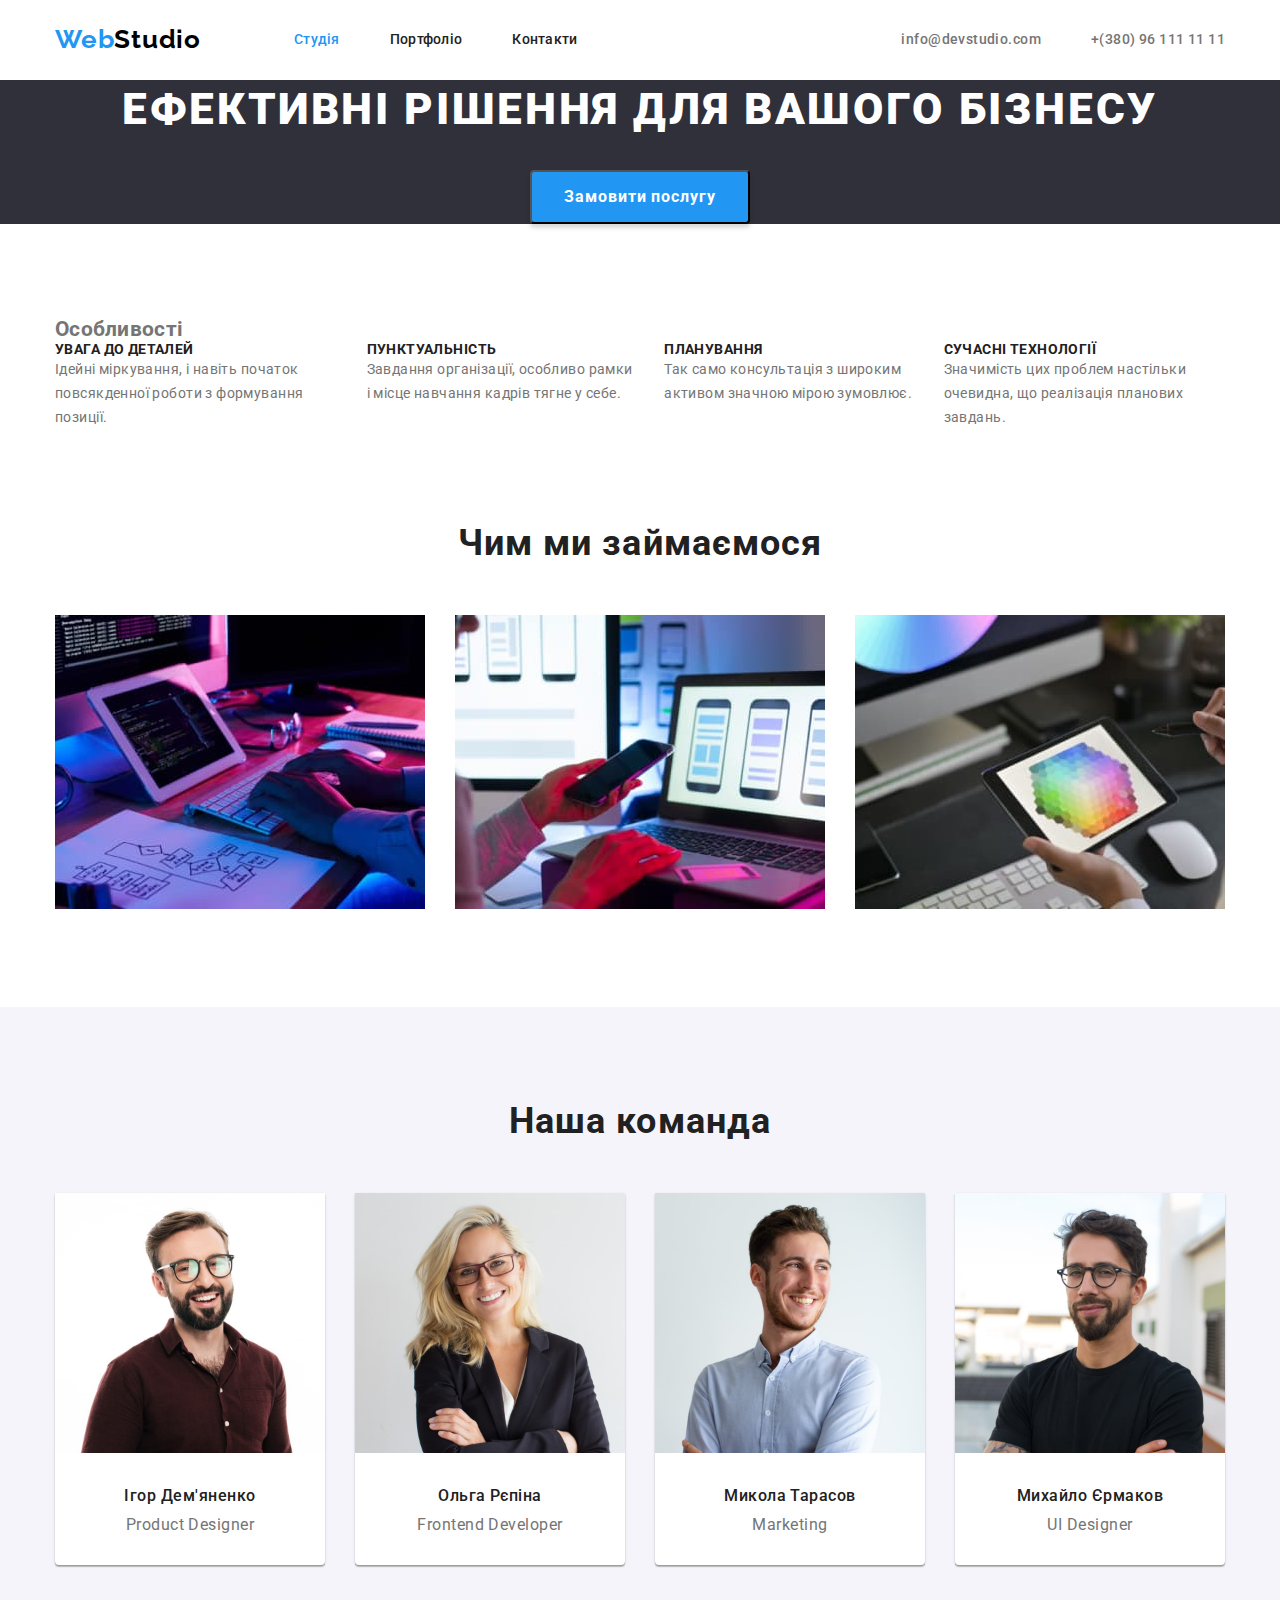
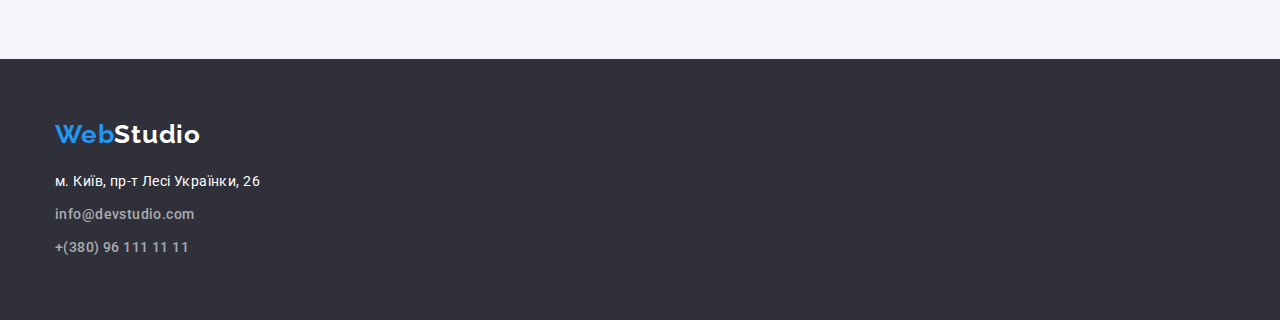
==== index.html @ 0c3ebea9 "Додані нові класи+стилі" ====
<!DOCTYPE html>
<html lang="uk">

<head>
    <meta charset="UTF-8" />
    <meta http-equiv="X-UA-Compatible" content="IE=edge" />
    <meta name="viewport" content="width=device-width, initial-scale=1.0" />
    <title>Web Studio</title>
    <link rel="preconnect" href="https://fonts.googleapis.com" />
    <link rel="preconnect" href="https://fonts.gstatic.com" crossorigin />
    <link href="https://fonts.googleapis.com/css2?family=Raleway:wght@700&family=Roboto:wght@400;500;700;900&display=swap" rel="stylesheet" />

    <link rel="stylesheet" href="https://cdnjs.cloudflare.com/ajax/libs/modern-normalize/1.1.0/modern-normalize.min.css" />

    <link rel="stylesheet" href="./css/styles.css" />
</head>

<body>
    <header>
        <div class="container header-nav">
            <nav class="page-nav">
                <!--Лого-->
                <a href="/" class="logo"> <span class="accent">Web</span>Studio</a>
                <!--Навігація-->
                <ul class="page-links list">
                    <li class="item"><a href="./index.html" class="link active">Студія</a></li>
                    <li class="item"><a href="./portfolio.html" class="link">Портфоліо</a></li>
                    <li class="item"><a href="" class="link">Контакти</a></li>
                </ul>
            </nav>
            <!--Контактна інформація-->
            <ul class="contacts list">
                <li class="item"><a href="mailto:info@devstudio.com" class="e-mail">info@devstudio.com</a></li>
                <li class="item"><a href="tel:+380961111111" class="ph-number">+(380) 96 111 11 11</a></li>
            </ul>
        </div>
    </header>


    <main>
        <!--Хіро-->
        <section class="hero">
            <h1 class="hero-title">Ефективні рішення для вашого бізнесу</h1>
            <button type="button" class="button primary">Замовити послугу</button>
        </section>
        <!--Особливості-->
        <section class="feature-section">
            <div class="container">
                <h2 class="feature-title">Особливості</h2>
                <ul class="feature-list list">
                    <li class="feauters item">
                        <h3 class="title">УВАГА ДО ДЕТАЛЕЙ</h3>
                        <p class="text">
                            Ідейні міркування, і навіть початок повсякденної роботи з формування позиції.
                        </p>
                    </li>
                    <li class="feauters item">
                        <h3 class="title">ПУНКТУАЛЬНІСТЬ</h3>
                        <p class="text">
                            Завдання організації, особливо рамки і місце навчання кадрів тягне у себе.
                        </p>
                    </li>
                    <li class="feauters item">
                        <h3 class="title">ПЛАНУВАННЯ</h3>
                        <p class="text">Так само консультація з широким активом значною мірою зумовлює.</p>
                    </li>
                    <li class="feauters item">
                        <h3 class="title">СУЧАСНІ ТЕХНОЛОГІЇ</h3>
                        <p class="text">
                            Значимість цих проблем настільки очевидна, що реалізація планових завдань.
                        </p>
                    </li>
                </ul>
            </div>
        </section>
        <section class="specialisation-section">
            <div class="container">
                <h2 class="section-title">Чим ми займаємося</h2>
                <ul class="list specialisation">
                    <li class="item"><img src=" ./images/box-image-1.jpg" alt="програмування" width="370" height="294" /></li>
                    <li class="item"><img src="./images/box-image-2.jpg" alt="тестування" width="370" height="294" /></li>
                    <li class="item"><img src="./images/box-image-3.jpg" alt="дизайн" width="370" height="294" /></li>
                </ul>
            </div>

        </section>
        <section class="section">
            <div class="container ">
                <!--Наша команда-->
                <h2 class="section-title">Наша команда</h2>
                <ul class="cards list">
                    <li class="card item">
                        <img class="card-img" src="./images/img-team-1.jpg" alt="учасник команди" width="270" />
                        <h3 class="card-title">Ігор Дем'яненко</h3>
                        <p class="card-text">Product Designer</p>
                    </li>
                    <li class="card item">
                        <img class="card-img" src="./images/img-team-2.jpg" alt="учасник команди " width="270" />
                        <h3 class="card-title">Ольга Рєпіна</h3>
                        <p class="card-text">Frontend Developer</p>
                    </li>

                    <li class="card item">
                        <img class="card-img" src="./images/img-team-3.jpg" alt="учасник команди" width="270" />
                        <h3 class="card-title">Микола Тарасов</h3>
                        <p class="card-text">Marketing</p>
                    </li>
                    <li class="card item">
                        <img class="card-img" src="./images/img-team-4.jpg" alt="учасник команди" width="270" />
                        <h3 class="card-title">Михайло Єрмаков</h3>
                        <p class="card-text">UI Designer</p>
                    </li>
                </ul>
            </div>
        </section>

    </main>

    <footer>
        <div class=" container ">
            <!-- Футер -->
            <a href="/ " class="logo footer"><span class="accent ">Web</span>Studio</a>
            <address>
            <span class="address">м. Київ, пр-т Лесі Українки, 26</span>
            <ul class="contacts footer list">
              <li><a href="mailto:info@devstudio.com " class="e-mail footer">info@devstudio.com</a></li>
              <li><a href="tel:+380961111111 " class="ph-number footer">+(380) 96 111 11 11</a></li>
            </ul>
          </address>
        </div>
    </footer>
</body>

</html>
---- css/styles.css ----
:root {
    --primary-text-color: #757575;
    --title-text-color: #212121;
    --white-for-links: rgba(255, 255, 255, 0.6);
    --blue-for-button-accent: #188ce8;
    --accent-color: #2196f3;
    --primary-white-color: #ffffff;
    --white-for-bg: #f5f4fa;
    --black-color: #000000;
    --black-for-bg: #2f303a;
    --border-header-color: #ececec;
    --border-portfolio-color: #EEEEEE;
}

body {
    font-family: 'Roboto', sans-serif;
    font-size: 14px;
    line-height: 1.14;
    letter-spacing: 0.02em;
    color: var(--primary-text-color);
    background-color: var(--primary-white-color);
}

h1,
h2,
h3,
h4,
h5,
h6,
p,
ul {
    margin: 0;
}

.container {
    width: 1200px;
    padding: 0 15px;
    margin-left: auto;
    margin-right: auto;
}


/* Студія */

.page-links {
    display: flex;
}

.contacts.list {
    display: flex;
}

.page-nav {
    display: flex;
    align-items: center;
}

.page-links .link {
    display: inline-block;
    padding: 32px 0;
}

.header-nav {
    display: flex;
    justify-content: space-between;
    align-items: center;
}

.page-links .item+.item,
.contacts.list .item+.item {
    margin-left: 50px;
}

.page-links .logo {
    padding: 0;
    margin: 0;
}

.list {
    list-style: none;
    padding: 0;
    margin: 0;
}

.page-links {
    margin-left: 93px;
}

.link,
.logo,
.contacts a {
    text-decoration: none;
}


/* Лого */

.logo {
    color: var(--black-color);
    font-family: 'Raleway', sans-serif;
    font-weight: 700;
    font-size: 26px;
    line-height: 1.2;
    letter-spacing: 0.03em;
    cursor: pointer;
}


/* Навігація */

.logo>.accent {
    color: var(--accent-color);
}

.link {
    font-weight: 500;
    color: var(--title-text-color);
}

.link.active {
    color: var(--accent-color);
}

.link:hover,
.link:focus {
    color: var(--accent-color);
    cursor: pointer;
}


/* Контактна інформація */

li>.e-mail,
li>.ph-number {
    font-weight: 500;
    color: var(--primary-text-color);
}

li .e-mail:hover,
li .e-mail:focus,
li .ph-number:hover,
li .ph-number:focus {
    color: var(--accent-color);
    cursor: pointer;
}


/* Хіро */

.hero {
    background-color: var(--black-for-bg);
    text-align: center;
    margin-bottom: 94px;
}

.hero-title {
    margin: 0;
    margin-bottom: 30px;
    color: var(--primary-white-color);
    font-weight: 900;
    font-size: 44px;
    line-height: 1.36;
    text-align: center;
    letter-spacing: 0.06em;
    text-transform: uppercase;
}

.button {
    color: var(--primary-white-color);
    background-color: var(--accent-color);
    padding: 10px 32px;
    box-shadow: 0px 4px 4px rgba(0, 0, 0, 0.15);
    border-radius: 4px;
    font-weight: 700;
    font-size: 16px;
    line-height: 1.9;
    text-align: center;
    letter-spacing: 0.06em;
    cursor: pointer;
}

.button:hover,
.button:focus {
    background-color: var(--blue-for-button-accent);
    cursor: pointer;
}


/* Особливості */

.feature-list {
    display: flex;
    margin-bottom: 94px;
}

.feature-list .item+.item {
    margin-left: 30px;
}

.feauters>.title {
    color: var(--title-text-color);
    font-weight: 700;
    font-size: 14px;
    letter-spacing: 0.03em;
}

.feauters>.text {
    line-height: 1.7;
    letter-spacing: 0.03em;
}

.section-title {
    margin-bottom: 50px;
    color: var(--title-text-color);
    font-weight: 700;
    font-size: 36px;
    line-height: 1.16;
    text-align: center;
    letter-spacing: 0.03em;
}


/* Спеціалізація */

.specialisation {
    display: flex;
    margin-bottom: 94px;
}

.specialisation .item+.item {
    margin-left: 30px;
}


/* Наша команда */

.section {
    padding-top: 94px;
    padding-bottom: 94px;
    background-color: var(--white-for-bg);
}

.cards.list {
    display: flex;
    text-align: center;
}

.cards .item+.item {
    margin-left: 30px;
}

.card {
    background-color: var(--primary-white-color);
    box-shadow: 0px 1px 3px rgba(0, 0, 0, 0.12), 0px 1px 1px rgba(0, 0, 0, 0.14), 0px 2px 1px rgba(0, 0, 0, 0.2);
    border-radius: 0px 0px 4px 4px;
}

.card>.card-img {
    margin-bottom: 30px;
}

.card>.card-title,
.card>.card-text {
    font-size: 16px;
    line-height: 1.18;
    letter-spacing: 0.03em;
}

.card>.card-title {
    margin-bottom: 10px;
    color: var(--title-text-color);
    font-weight: 500;
}

.card>.card-text {
    margin-bottom: 30px;
}


/* Футер */

footer {
    padding-top: 60px;
    padding-bottom: 60px;
    background-color: var(--black-for-bg);
}

footer .logo,
footer .address {
    color: var(--primary-white-color);
}

footer a,
footer .address {
    display: block;
}

footer .logo {
    margin-bottom: 20px;
}

footer .address,
.footer.e-mail {
    margin-bottom: 9px;
}

address>.address,
.e-mail,
.ph-number {
    font-style: normal;
    line-height: 1.71;
    letter-spacing: 0.03em;
}

.contacts.footer {
    display: block;
}

.footer.e-mail,
.footer.ph-number {
    color: var(--white-for-links);
}


/* Портфоліо */

.header-portfolio {
    border-bottom: 1px solid var(--border-header-color);
    margin-bottom: 94px;
}


/* Фільтр */

.filter {
    display: flex;
    justify-content: center;
    margin-bottom: 50px;
}

.filter .item+.item {
    margin-left: 8px;
}

.filter-button {
    border: transparent;
    border-radius: 4px;
    padding: 6px 22px;
    color: var(--title-text-color);
    background-color: var(--white-for-bg);
    font-weight: 500;
    font-size: 16px;
    line-height: 1.62;
    text-align: center;
    letter-spacing: 0.03em;
    cursor: pointer;
}

.filter-button:hover,
.filter-button:focus {
    color: var(--primary-white-color);
    background-color: var(--accent-color);
    cursor: pointer;
}


/* Проекти */

.portfolio-list {
    display: flex;
    flex-wrap: wrap;
    padding-bottom: 94px;
}

.portfolio-item {
    width: 370px;
    box-sizing: border-box;
    margin-right: 30px;
    margin-bottom: 30px;
    border: 1px solid var(--border-portfolio-color);
}

.portfolio-list>.portfolio-item:nth-last-child(3n+1) {
    margin-right: 0;
}

.portfolio-list>.portfolio-item:nth-last-child(-n + 3) {
    margin-bottom: 0;
}

.portfolio-link {
    text-decoration: none;
}

.portfolio-link .title {
    margin-top: 20px;
    margin-right: 24px;
    margin-left: 24px;
    margin-bottom: 4px;
    color: var(--title-text-color);
    font-weight: 700;
    font-size: 18px;
    line-height: 2;
    letter-spacing: 0.06em;
}

.portfolio-link .text {
    margin-bottom: 20px;
    margin-right: 24px;
    margin-left: 24px;
    color: var(--primary-text-color);
    font-size: 16px;
    line-height: 1.9;
    letter-spacing: 0.03em;
}
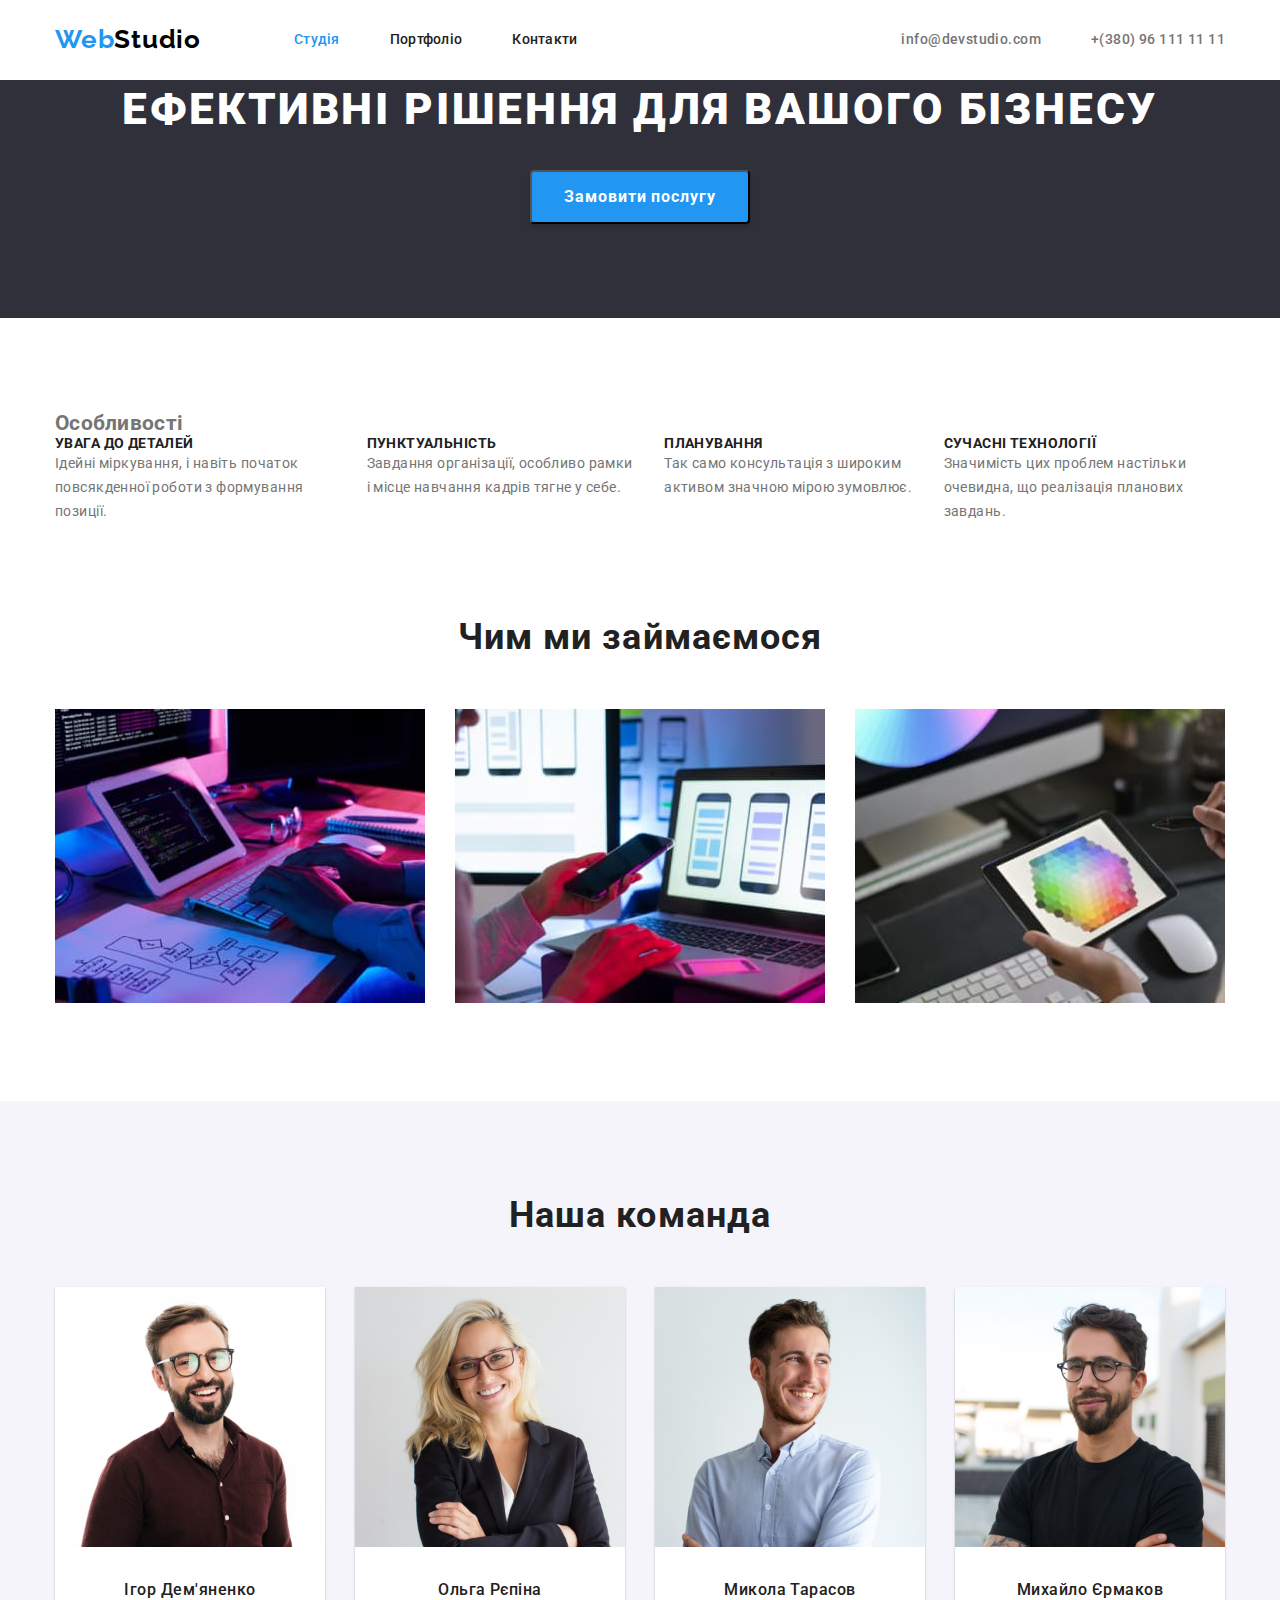
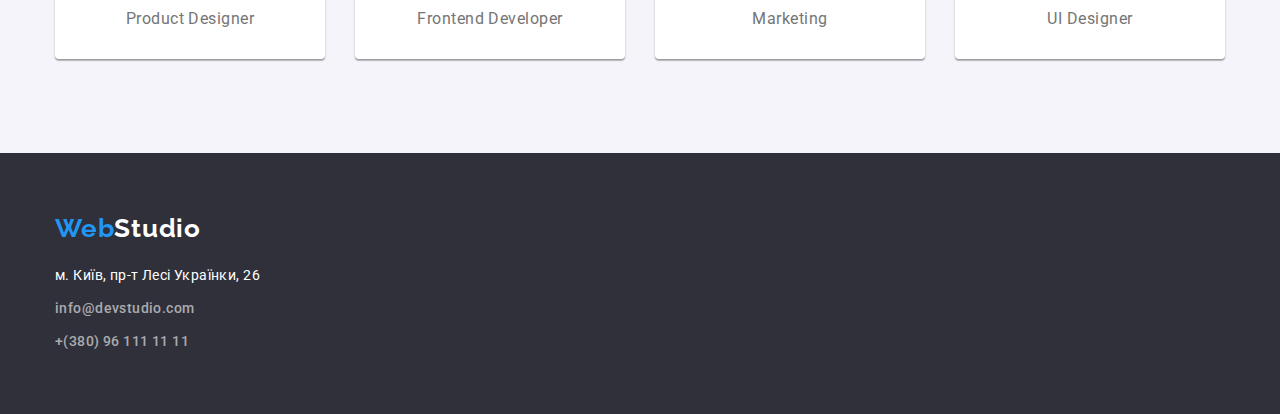
==== commit 98831448: "Додані падінги" ====
--- a/index.html
+++ b/index.html
@@ -39,12 +39,12 @@
 
     <main>
         <!--Хіро-->
-        <section class="hero">
+        <section class="hero section">
             <h1 class="hero-title">Ефективні рішення для вашого бізнесу</h1>
             <button type="button" class="button primary">Замовити послугу</button>
         </section>
         <!--Особливості-->
-        <section class="feature-section">
+        <section class="feature-section section">
             <div class="container">
                 <h2 class="feature-title">Особливості</h2>
                 <ul class="feature-list list">
@@ -73,7 +73,7 @@
                 </ul>
             </div>
         </section>
-        <section class="specialisation-section">
+        <section class="specialisation-section section">
             <div class="container">
                 <h2 class="section-title">Чим ми займаємося</h2>
                 <ul class="list specialisation">
@@ -84,7 +84,7 @@
             </div>
 
         </section>
-        <section class="section">
+        <section class="section section-team">
             <div class="container ">
                 <!--Наша команда-->
                 <h2 class="section-title">Наша команда</h2>
@@ -117,7 +117,7 @@
     </main>
 
     <footer>
-        <div class=" container ">
+        <div class="container">
             <!-- Футер -->
             <a href="/ " class="logo footer"><span class="accent ">Web</span>Studio</a>
             <address>
--- a/css/styles.css
+++ b/css/styles.css
@@ -82,6 +82,10 @@
     margin: 0;
 }
 
+.section {
+    padding-bottom: 94px;
+}
+
 .page-links {
     margin-left: 93px;
 }
@@ -190,7 +194,6 @@
 
 .feature-list {
     display: flex;
-    margin-bottom: 94px;
 }
 
 .feature-list .item+.item {
@@ -224,7 +227,6 @@
 
 .specialisation {
     display: flex;
-    margin-bottom: 94px;
 }
 
 .specialisation .item+.item {
@@ -234,9 +236,8 @@
 
 /* Наша команда */
 
-.section {
+.section-team {
     padding-top: 94px;
-    padding-bottom: 94px;
     background-color: var(--white-for-bg);
 }
 
@@ -296,12 +297,12 @@
 }
 
 footer .logo {
-    margin-bottom: 20px;
+    padding-bottom: 20px;
 }
 
 footer .address,
 .footer.e-mail {
-    margin-bottom: 9px;
+    padding-bottom: 9px;
 }
 
 address>.address,
@@ -369,7 +370,6 @@
 .portfolio-list {
     display: flex;
     flex-wrap: wrap;
-    padding-bottom: 94px;
 }
 
 .portfolio-item {
@@ -377,7 +377,17 @@
     box-sizing: border-box;
     margin-right: 30px;
     margin-bottom: 30px;
-    border: 1px solid var(--border-portfolio-color);
+}
+
+.portfolio-img {
+    display: block;
+}
+
+.portfolio-text {
+    border-top: transparent;
+    border-right: 1px solid var(--border-portfolio-color);
+    border-bottom: 1px solid var(--border-portfolio-color);
+    border-left: 1px solid var(--border-portfolio-color);
 }
 
 .portfolio-list>.portfolio-item:nth-last-child(3n+1) {
@@ -393,10 +403,10 @@
 }
 
 .portfolio-link .title {
-    margin-top: 20px;
-    margin-right: 24px;
-    margin-left: 24px;
-    margin-bottom: 4px;
+    padding-top: 20px;
+    padding-right: 24px;
+    padding-left: 24px;
+    padding-bottom: 4px;
     color: var(--title-text-color);
     font-weight: 700;
     font-size: 18px;
@@ -405,9 +415,9 @@
 }
 
 .portfolio-link .text {
-    margin-bottom: 20px;
-    margin-right: 24px;
-    margin-left: 24px;
+    padding-bottom: 20px;
+    padding-right: 24px;
+    padding-left: 24px;
     color: var(--primary-text-color);
     font-size: 16px;
     line-height: 1.9;
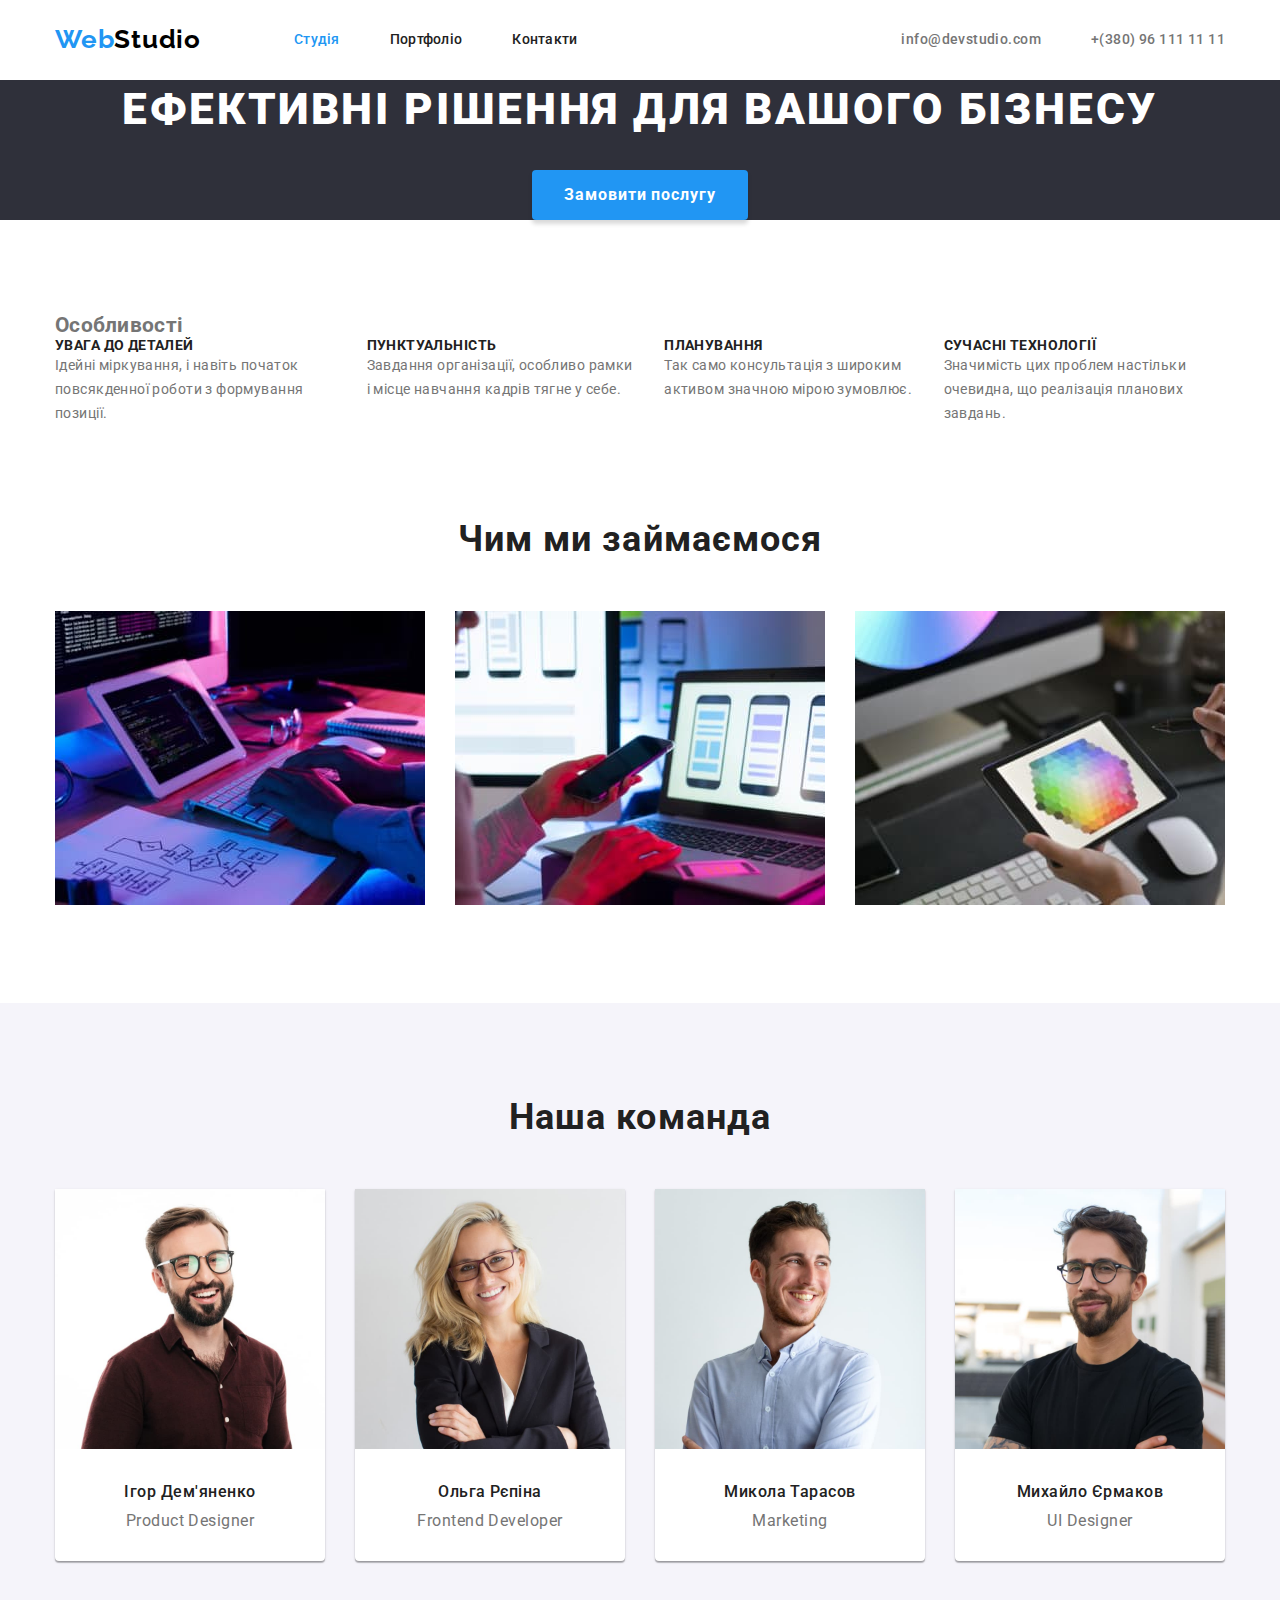
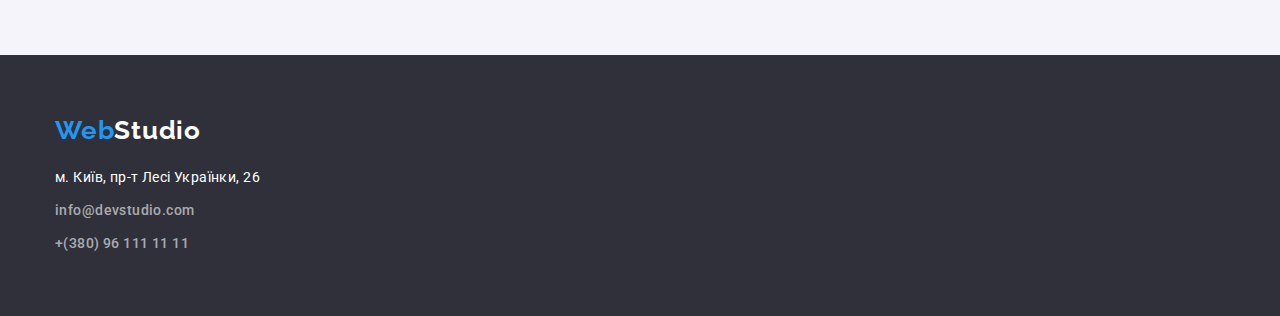
==== commit 3869a9a6: "Видалено зайвий клас" ====
--- a/index.html
+++ b/index.html
@@ -39,7 +39,7 @@
 
     <main>
         <!--Хіро-->
-        <section class="hero section">
+        <section class="hero">
             <h1 class="hero-title">Ефективні рішення для вашого бізнесу</h1>
             <button type="button" class="button primary">Замовити послугу</button>
         </section>
--- a/css/styles.css
+++ b/css/styles.css
@@ -170,6 +170,7 @@
 }
 
 .button {
+    border: transparent;
     color: var(--primary-white-color);
     background-color: var(--accent-color);
     padding: 10px 32px;
@@ -185,6 +186,8 @@
 
 .button:hover,
 .button:focus {
+    box-shadow: 0px 4px 4px rgba(0, 0, 0, 0.15);
+    border-radius: 4px;
     background-color: var(--blue-for-button-accent);
     cursor: pointer;
 }
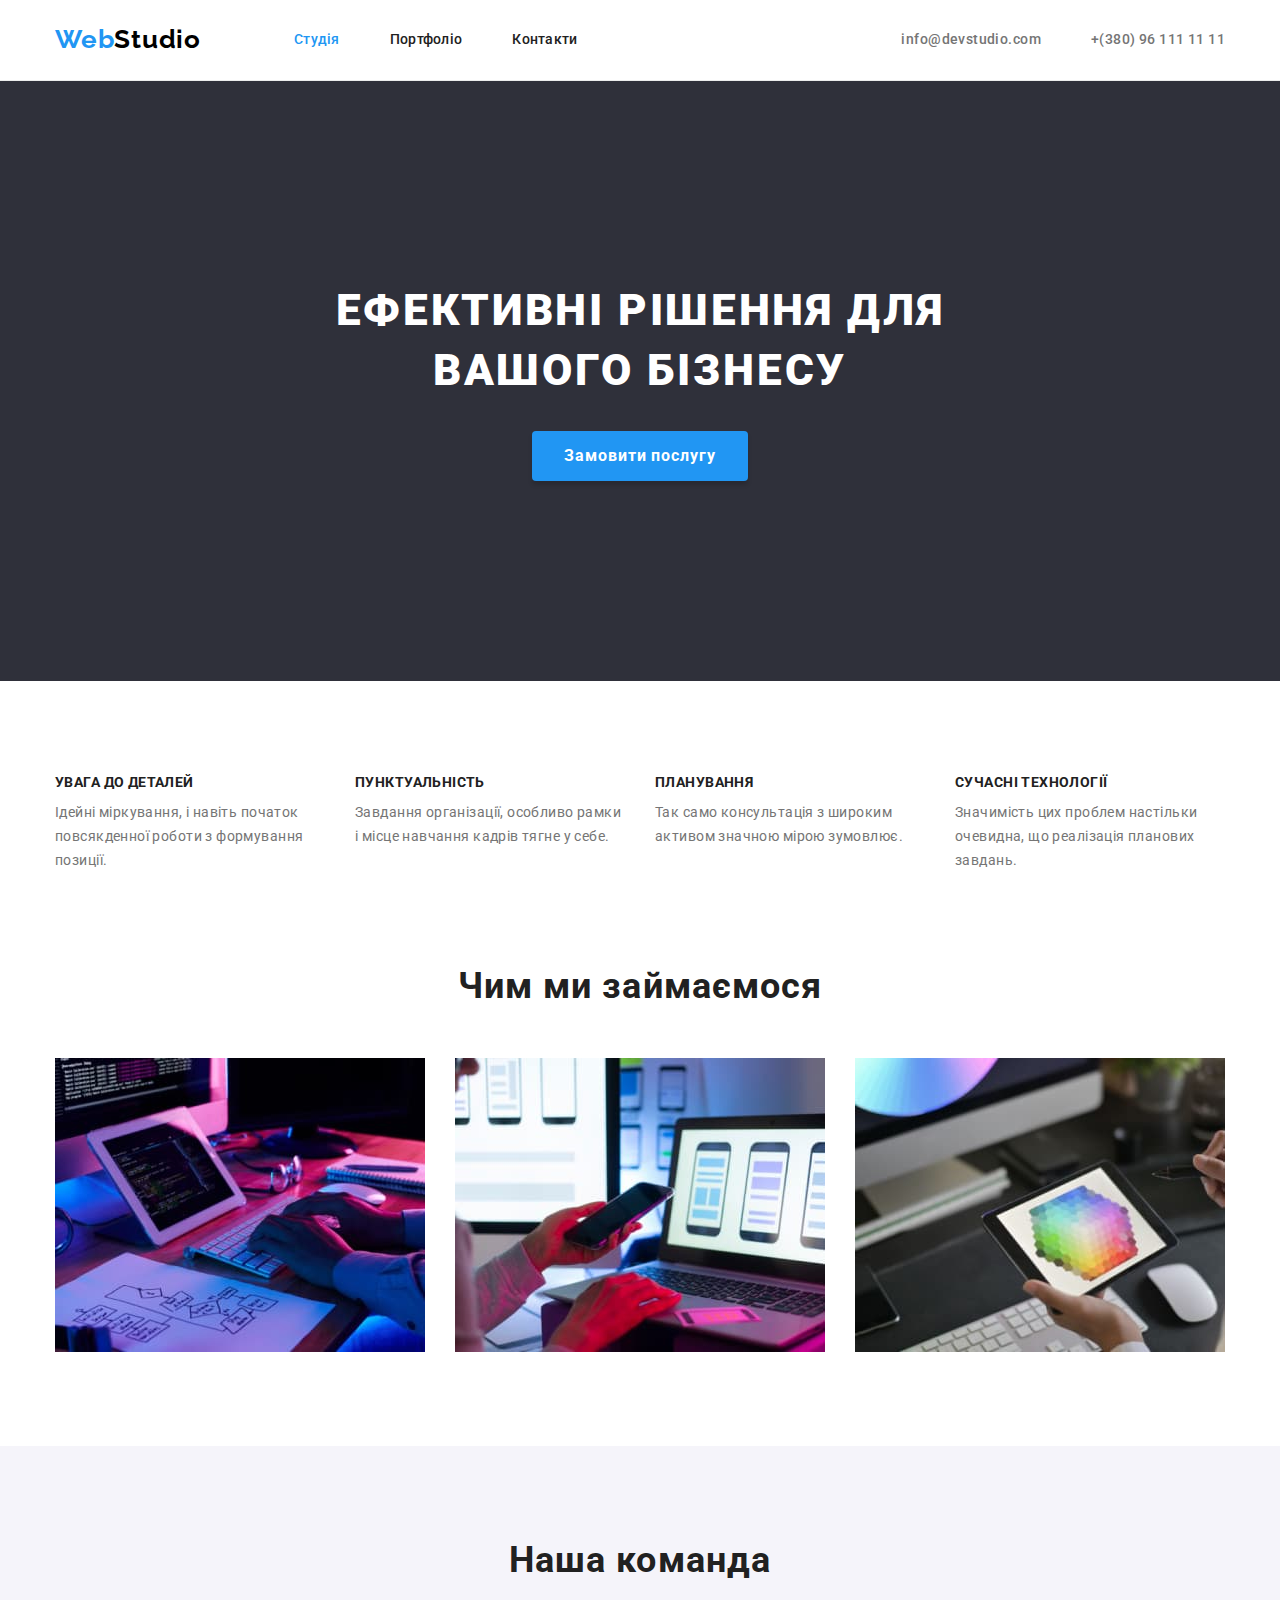
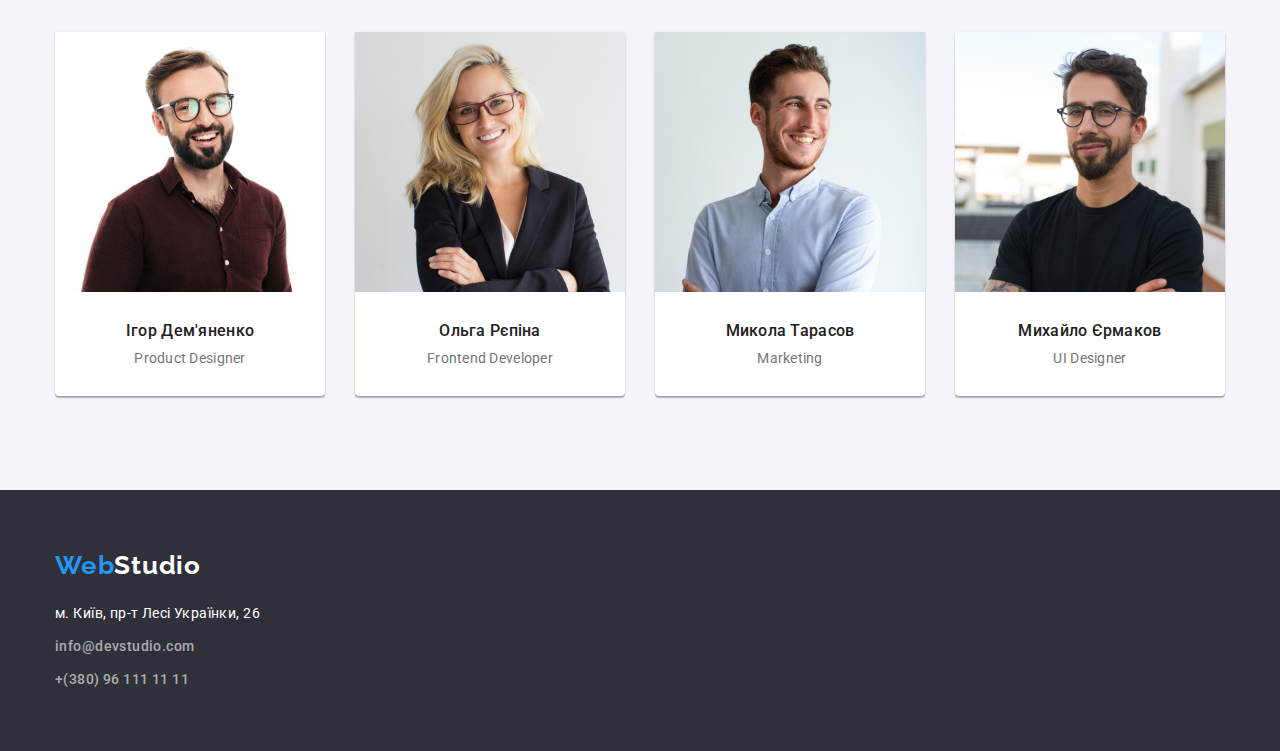
==== commit 9be4695a: "Виправила помилки" ====
--- a/index.html
+++ b/index.html
@@ -16,7 +16,7 @@
 </head>
 
 <body>
-    <header>
+    <header class="header">
         <div class="container header-nav">
             <nav class="page-nav">
                 <!--Лого-->
@@ -40,13 +40,16 @@
     <main>
         <!--Хіро-->
         <section class="hero">
-            <h1 class="hero-title">Ефективні рішення для вашого бізнесу</h1>
-            <button type="button" class="button primary">Замовити послугу</button>
+            <div class="container">
+                <h1 class="hero-title">Ефективні рішення для вашого бізнесу</h1>
+                <button type="button" class="button primary">Замовити послугу</button>
+            </div>
+
         </section>
         <!--Особливості-->
         <section class="feature-section section">
             <div class="container">
-                <h2 class="feature-title">Особливості</h2>
+                <h2 class="feature-title visually-hidden">Особливості</h2>
                 <ul class="feature-list list">
                     <li class="feauters item">
                         <h3 class="title">УВАГА ДО ДЕТАЛЕЙ</h3>
@@ -77,9 +80,9 @@
             <div class="container">
                 <h2 class="section-title">Чим ми займаємося</h2>
                 <ul class="list specialisation">
-                    <li class="item"><img src=" ./images/box-image-1.jpg" alt="програмування" width="370" height="294" /></li>
-                    <li class="item"><img src="./images/box-image-2.jpg" alt="тестування" width="370" height="294" /></li>
-                    <li class="item"><img src="./images/box-image-3.jpg" alt="дизайн" width="370" height="294" /></li>
+                    <li class="item"><img class="img" src=" ./images/box-image-1.jpg" alt="програмування" width="370" height="294" /></li>
+                    <li class="item"><img class="img" src="./images/box-image-2.jpg" alt="тестування" width="370" height="294" /></li>
+                    <li class="item"><img class="img" src="./images/box-image-3.jpg" alt="дизайн" width="370" height="294" /></li>
                 </ul>
             </div>
 
@@ -90,25 +93,33 @@
                 <h2 class="section-title">Наша команда</h2>
                 <ul class="cards list">
                     <li class="card item">
-                        <img class="card-img" src="./images/img-team-1.jpg" alt="учасник команди" width="270" />
-                        <h3 class="card-title">Ігор Дем'яненко</h3>
-                        <p class="card-text">Product Designer</p>
+                        <img class="card-img img" src=" ./images/img-team-1.jpg " alt="учасник команди " width="270 " />
+                        <div class="card-container">
+                            <h3 class="card-title ">Ігор Дем'яненко</h3>
+                            <p class="card-text ">Product Designer</p>
+                        </div>
                     </li>
-                    <li class="card item">
-                        <img class="card-img" src="./images/img-team-2.jpg" alt="учасник команди " width="270" />
-                        <h3 class="card-title">Ольга Рєпіна</h3>
-                        <p class="card-text">Frontend Developer</p>
+                    <li class="card item ">
+                        <img class="card-img img" src="./images/img-team-2.jpg " alt="учасник команди " width="270 " />
+                        <div class="card-container">
+                            <h3 class="card-title ">Ольга Рєпіна</h3>
+                            <p class="card-text ">Frontend Developer</p>
+                        </div>
                     </li>
 
                     <li class="card item">
-                        <img class="card-img" src="./images/img-team-3.jpg" alt="учасник команди" width="270" />
-                        <h3 class="card-title">Микола Тарасов</h3>
-                        <p class="card-text">Marketing</p>
+                        <img class="card-img img" src="./images/img-team-3.jpg " alt="учасник команди " width="270 " />
+                        <div class="card-container">
+                            <h3 class="card-title">Микола Тарасов</h3>
+                            <p class="card-text">Marketing</p>
+                        </div>
                     </li>
-                    <li class="card item">
-                        <img class="card-img" src="./images/img-team-4.jpg" alt="учасник команди" width="270" />
-                        <h3 class="card-title">Михайло Єрмаков</h3>
-                        <p class="card-text">UI Designer</p>
+                    <li class="card item ">
+                        <img class="card-img img" src="./images/img-team-4.jpg " alt="учасник команди " width="270 " />
+                        <div class="card-container">
+                            <h3 class="card-title">Михайло Єрмаков</h3>
+                            <p class="card-text">UI Designer</p>
+                        </div>
                     </li>
                 </ul>
             </div>
@@ -117,14 +128,14 @@
     </main>
 
     <footer>
-        <div class="container">
+        <div class="container ">
             <!-- Футер -->
-            <a href="/ " class="logo footer"><span class="accent ">Web</span>Studio</a>
+            <a href="/ " class="logo footer "><span class="accent ">Web</span>Studio</a>
             <address>
-            <span class="address">м. Київ, пр-т Лесі Українки, 26</span>
-            <ul class="contacts footer list">
-              <li><a href="mailto:info@devstudio.com " class="e-mail footer">info@devstudio.com</a></li>
-              <li><a href="tel:+380961111111 " class="ph-number footer">+(380) 96 111 11 11</a></li>
+            <span class="address ">м. Київ, пр-т Лесі Українки, 26</span>
+            <ul class="contacts footer list ">
+              <li><a href="mailto:info@devstudio.com " class="e-mail footer ">info@devstudio.com</a></li>
+              <li><a href="tel:+380961111111 " class="ph-number footer ">+(380) 96 111 11 11</a></li>
             </ul>
           </address>
         </div>
--- a/css/styles.css
+++ b/css/styles.css
@@ -39,6 +39,19 @@
     margin-right: auto;
 }
 
+.visually-hidden {
+    position: absolute;
+    width: 1px;
+    height: 1px;
+    margin: -1px;
+    border: 0;
+    padding: 0;
+    white-space: nowrap;
+    clip-path: inset(100%);
+    clip: rect(0 0 0 0);
+    overflow: hidden;
+}
+
 
 /* Студія */
 
@@ -83,6 +96,7 @@
 }
 
 .section {
+    padding-top: 94px;
     padding-bottom: 94px;
 }
 
@@ -154,11 +168,13 @@
 .hero {
     background-color: var(--black-for-bg);
     text-align: center;
-    margin-bottom: 94px;
+    padding-top: 200px;
+    padding-bottom: 200px;
 }
 
 .hero-title {
-    margin: 0;
+    max-width: 696px;
+    margin: 0 auto;
     margin-bottom: 30px;
     color: var(--primary-white-color);
     font-weight: 900;
@@ -203,7 +219,12 @@
     margin-left: 30px;
 }
 
+.feauters {
+    width: 270px;
+}
+
 .feauters>.title {
+    margin-bottom: 10px;
     color: var(--title-text-color);
     font-weight: 700;
     font-size: 14px;
@@ -213,6 +234,10 @@
 .feauters>.text {
     line-height: 1.7;
     letter-spacing: 0.03em;
+}
+
+.specialisation-section {
+    padding-top: 0px;
 }
 
 .section-title {
@@ -240,7 +265,6 @@
 /* Наша команда */
 
 .section-team {
-    padding-top: 94px;
     background-color: var(--white-for-bg);
 }
 
@@ -259,10 +283,6 @@
     border-radius: 0px 0px 4px 4px;
 }
 
-.card>.card-img {
-    margin-bottom: 30px;
-}
-
 .card>.card-title,
 .card>.card-text {
     font-size: 16px;
@@ -270,14 +290,15 @@
     letter-spacing: 0.03em;
 }
 
-.card>.card-title {
+.card-title {
     margin-bottom: 10px;
     color: var(--title-text-color);
     font-weight: 500;
 }
 
-.card>.card-text {
-    margin-bottom: 30px;
+.card-container {
+    padding-top: 30px;
+    padding-bottom: 30px;
 }
 
 
@@ -300,12 +321,12 @@
 }
 
 footer .logo {
-    padding-bottom: 20px;
+    margin-bottom: 20px;
 }
 
 footer .address,
 .footer.e-mail {
-    padding-bottom: 9px;
+    margin-bottom: 9px;
 }
 
 address>.address,
@@ -328,8 +349,11 @@
 
 /* Портфоліо */
 
-.header-portfolio {
+.header {
     border-bottom: 1px solid var(--border-header-color);
+}
+
+.header.porfolio {
     margin-bottom: 94px;
 }
 
@@ -382,12 +406,12 @@
     margin-bottom: 30px;
 }
 
-.portfolio-img {
+.img {
     display: block;
 }
 
 .portfolio-text {
-    border-top: transparent;
+    padding: 20px 24px;
     border-right: 1px solid var(--border-portfolio-color);
     border-bottom: 1px solid var(--border-portfolio-color);
     border-left: 1px solid var(--border-portfolio-color);
@@ -406,10 +430,7 @@
 }
 
 .portfolio-link .title {
-    padding-top: 20px;
-    padding-right: 24px;
-    padding-left: 24px;
-    padding-bottom: 4px;
+    margin-bottom: 4px;
     color: var(--title-text-color);
     font-weight: 700;
     font-size: 18px;
@@ -418,9 +439,6 @@
 }
 
 .portfolio-link .text {
-    padding-bottom: 20px;
-    padding-right: 24px;
-    padding-left: 24px;
     color: var(--primary-text-color);
     font-size: 16px;
     line-height: 1.9;
